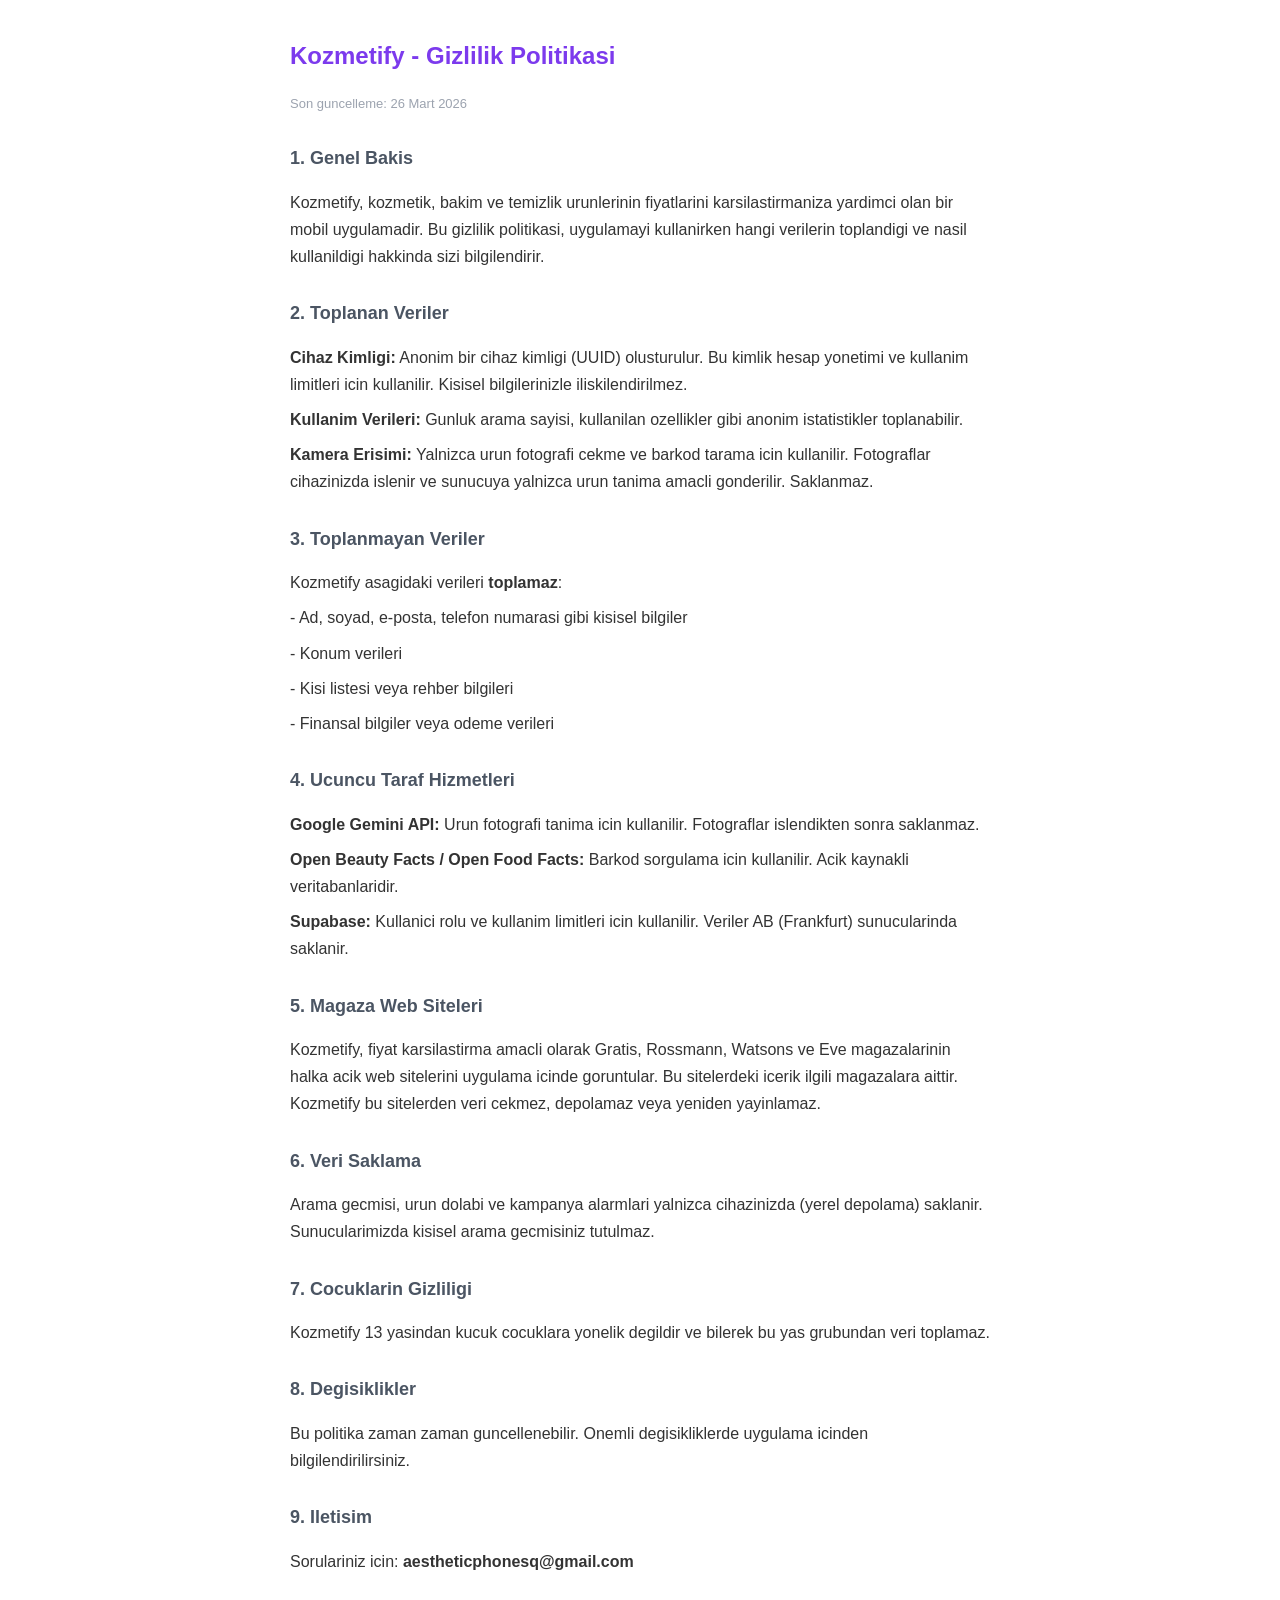
==== kozmetify/privacy.html @ f7d5df1e "Kozmetify privacy policy + terms of use" ====
<!DOCTYPE html>
<html lang="tr">
<head>
    <meta charset="UTF-8">
    <meta name="viewport" content="width=device-width, initial-scale=1.0">
    <title>Kozmetify - Gizlilik Politikasi</title>
    <style>
        body { font-family: -apple-system, BlinkMacSystemFont, 'Segoe UI', sans-serif; max-width: 700px; margin: 0 auto; padding: 20px; color: #333; line-height: 1.7; }
        h1 { color: #7C3AED; font-size: 24px; }
        h2 { color: #4B5563; font-size: 18px; margin-top: 28px; }
        p { margin: 8px 0; }
        .date { color: #9CA3AF; font-size: 13px; }
    </style>
</head>
<body>
    <h1>Kozmetify - Gizlilik Politikasi</h1>
    <p class="date">Son guncelleme: 26 Mart 2026</p>

    <h2>1. Genel Bakis</h2>
    <p>Kozmetify, kozmetik, bakim ve temizlik urunlerinin fiyatlarini karsilastirmaniza yardimci olan bir mobil uygulamadir. Bu gizlilik politikasi, uygulamayi kullanirken hangi verilerin toplandigi ve nasil kullanildigi hakkinda sizi bilgilendirir.</p>

    <h2>2. Toplanan Veriler</h2>
    <p><strong>Cihaz Kimligi:</strong> Anonim bir cihaz kimligi (UUID) olusturulur. Bu kimlik hesap yonetimi ve kullanim limitleri icin kullanilir. Kisisel bilgilerinizle iliskilendirilmez.</p>
    <p><strong>Kullanim Verileri:</strong> Gunluk arama sayisi, kullanilan ozellikler gibi anonim istatistikler toplanabilir.</p>
    <p><strong>Kamera Erisimi:</strong> Yalnizca urun fotografi cekme ve barkod tarama icin kullanilir. Fotograflar cihazinizda islenir ve sunucuya yalnizca urun tanima amacli gonderilir. Saklanmaz.</p>

    <h2>3. Toplanmayan Veriler</h2>
    <p>Kozmetify asagidaki verileri <strong>toplamaz</strong>:</p>
    <p>- Ad, soyad, e-posta, telefon numarasi gibi kisisel bilgiler</p>
    <p>- Konum verileri</p>
    <p>- Kisi listesi veya rehber bilgileri</p>
    <p>- Finansal bilgiler veya odeme verileri</p>

    <h2>4. Ucuncu Taraf Hizmetleri</h2>
    <p><strong>Google Gemini API:</strong> Urun fotografi tanima icin kullanilir. Fotograflar islendikten sonra saklanmaz.</p>
    <p><strong>Open Beauty Facts / Open Food Facts:</strong> Barkod sorgulama icin kullanilir. Acik kaynakli veritabanlaridir.</p>
    <p><strong>Supabase:</strong> Kullanici rolu ve kullanim limitleri icin kullanilir. Veriler AB (Frankfurt) sunucularinda saklanir.</p>

    <h2>5. Magaza Web Siteleri</h2>
    <p>Kozmetify, fiyat karsilastirma amacli olarak Gratis, Rossmann, Watsons ve Eve magazalarinin halka acik web sitelerini uygulama icinde goruntular. Bu sitelerdeki icerik ilgili magazalara aittir. Kozmetify bu sitelerden veri cekmez, depolamaz veya yeniden yayinlamaz.</p>

    <h2>6. Veri Saklama</h2>
    <p>Arama gecmisi, urun dolabi ve kampanya alarmlari yalnizca cihazinizda (yerel depolama) saklanir. Sunucularimizda kisisel arama gecmisiniz tutulmaz.</p>

    <h2>7. Cocuklarin Gizliligi</h2>
    <p>Kozmetify 13 yasindan kucuk cocuklara yonelik degildir ve bilerek bu yas grubundan veri toplamaz.</p>

    <h2>8. Degisiklikler</h2>
    <p>Bu politika zaman zaman guncellenebilir. Onemli degisikliklerde uygulama icinden bilgilendirilirsiniz.</p>

    <h2>9. Iletisim</h2>
    <p>Sorulariniz icin: <strong>aestheticphonesq@gmail.com</strong></p>
</body>
</html>
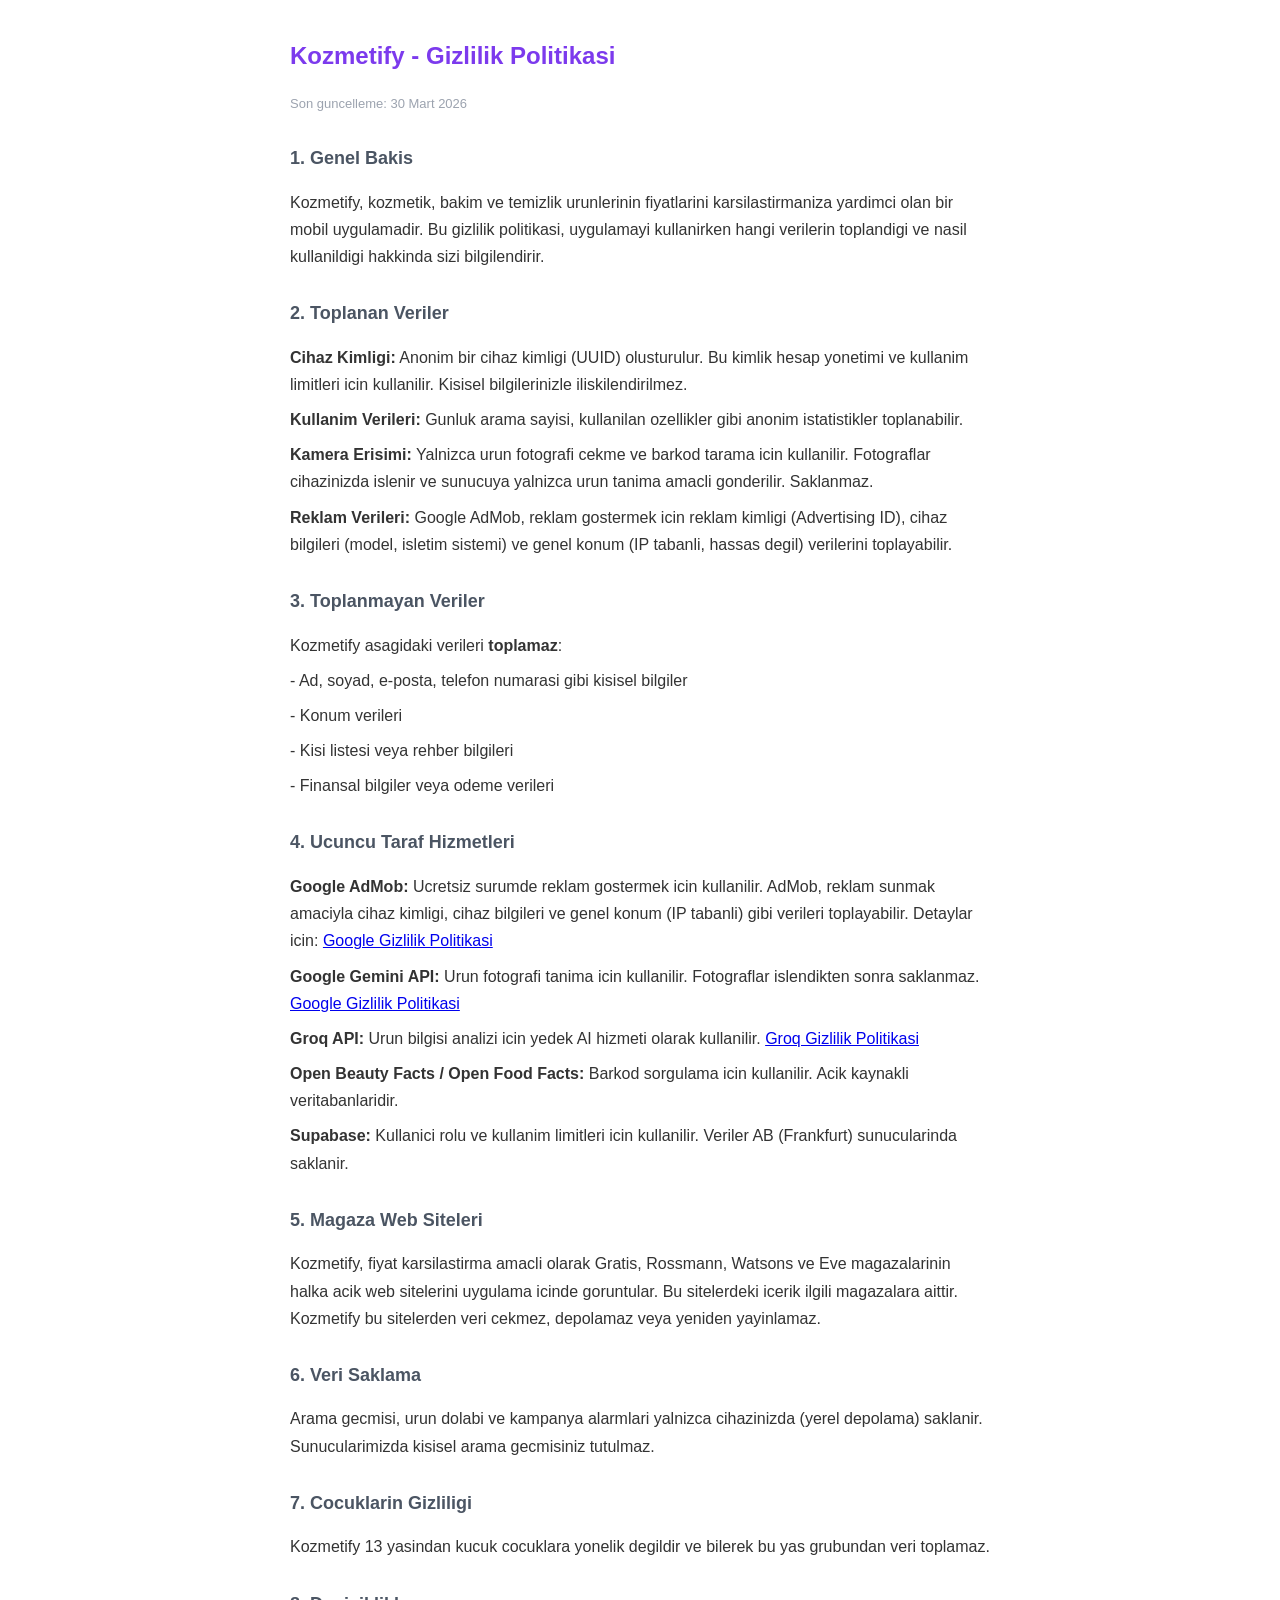
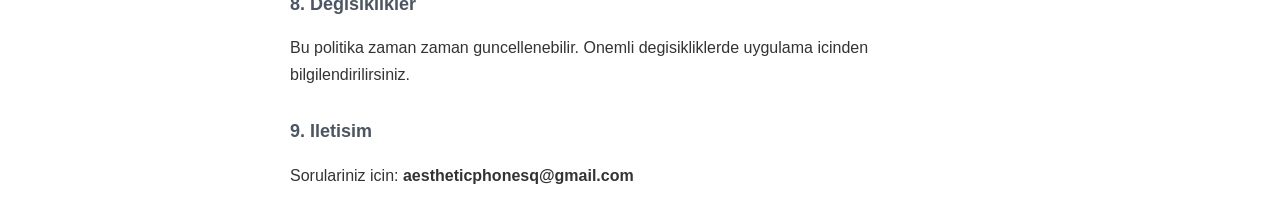
==== commit 8c0fc7e5: "Update Kozmetify privacy policy — add AdMob, Groq API disclosures Co-Authored-By: Claude Opus 4.6 <n" ====
--- a/kozmetify/privacy.html
+++ b/kozmetify/privacy.html
@@ -14,7 +14,7 @@
 </head>
 <body>
     <h1>Kozmetify - Gizlilik Politikasi</h1>
-    <p class="date">Son guncelleme: 26 Mart 2026</p>
+    <p class="date">Son guncelleme: 30 Mart 2026</p>
 
     <h2>1. Genel Bakis</h2>
     <p>Kozmetify, kozmetik, bakim ve temizlik urunlerinin fiyatlarini karsilastirmaniza yardimci olan bir mobil uygulamadir. Bu gizlilik politikasi, uygulamayi kullanirken hangi verilerin toplandigi ve nasil kullanildigi hakkinda sizi bilgilendirir.</p>
@@ -23,6 +23,7 @@
     <p><strong>Cihaz Kimligi:</strong> Anonim bir cihaz kimligi (UUID) olusturulur. Bu kimlik hesap yonetimi ve kullanim limitleri icin kullanilir. Kisisel bilgilerinizle iliskilendirilmez.</p>
     <p><strong>Kullanim Verileri:</strong> Gunluk arama sayisi, kullanilan ozellikler gibi anonim istatistikler toplanabilir.</p>
     <p><strong>Kamera Erisimi:</strong> Yalnizca urun fotografi cekme ve barkod tarama icin kullanilir. Fotograflar cihazinizda islenir ve sunucuya yalnizca urun tanima amacli gonderilir. Saklanmaz.</p>
+    <p><strong>Reklam Verileri:</strong> Google AdMob, reklam gostermek icin reklam kimligi (Advertising ID), cihaz bilgileri (model, isletim sistemi) ve genel konum (IP tabanli, hassas degil) verilerini toplayabilir.</p>
 
     <h2>3. Toplanmayan Veriler</h2>
     <p>Kozmetify asagidaki verileri <strong>toplamaz</strong>:</p>
@@ -32,7 +33,9 @@
     <p>- Finansal bilgiler veya odeme verileri</p>
 
     <h2>4. Ucuncu Taraf Hizmetleri</h2>
-    <p><strong>Google Gemini API:</strong> Urun fotografi tanima icin kullanilir. Fotograflar islendikten sonra saklanmaz.</p>
+    <p><strong>Google AdMob:</strong> Ucretsiz surumde reklam gostermek icin kullanilir. AdMob, reklam sunmak amaciyla cihaz kimligi, cihaz bilgileri ve genel konum (IP tabanli) gibi verileri toplayabilir. Detaylar icin: <a href="https://policies.google.com/privacy" target="_blank">Google Gizlilik Politikasi</a></p>
+    <p><strong>Google Gemini API:</strong> Urun fotografi tanima icin kullanilir. Fotograflar islendikten sonra saklanmaz. <a href="https://policies.google.com/privacy" target="_blank">Google Gizlilik Politikasi</a></p>
+    <p><strong>Groq API:</strong> Urun bilgisi analizi icin yedek AI hizmeti olarak kullanilir. <a href="https://groq.com/privacy-policy/" target="_blank">Groq Gizlilik Politikasi</a></p>
     <p><strong>Open Beauty Facts / Open Food Facts:</strong> Barkod sorgulama icin kullanilir. Acik kaynakli veritabanlaridir.</p>
     <p><strong>Supabase:</strong> Kullanici rolu ve kullanim limitleri icin kullanilir. Veriler AB (Frankfurt) sunucularinda saklanir.</p>
 
